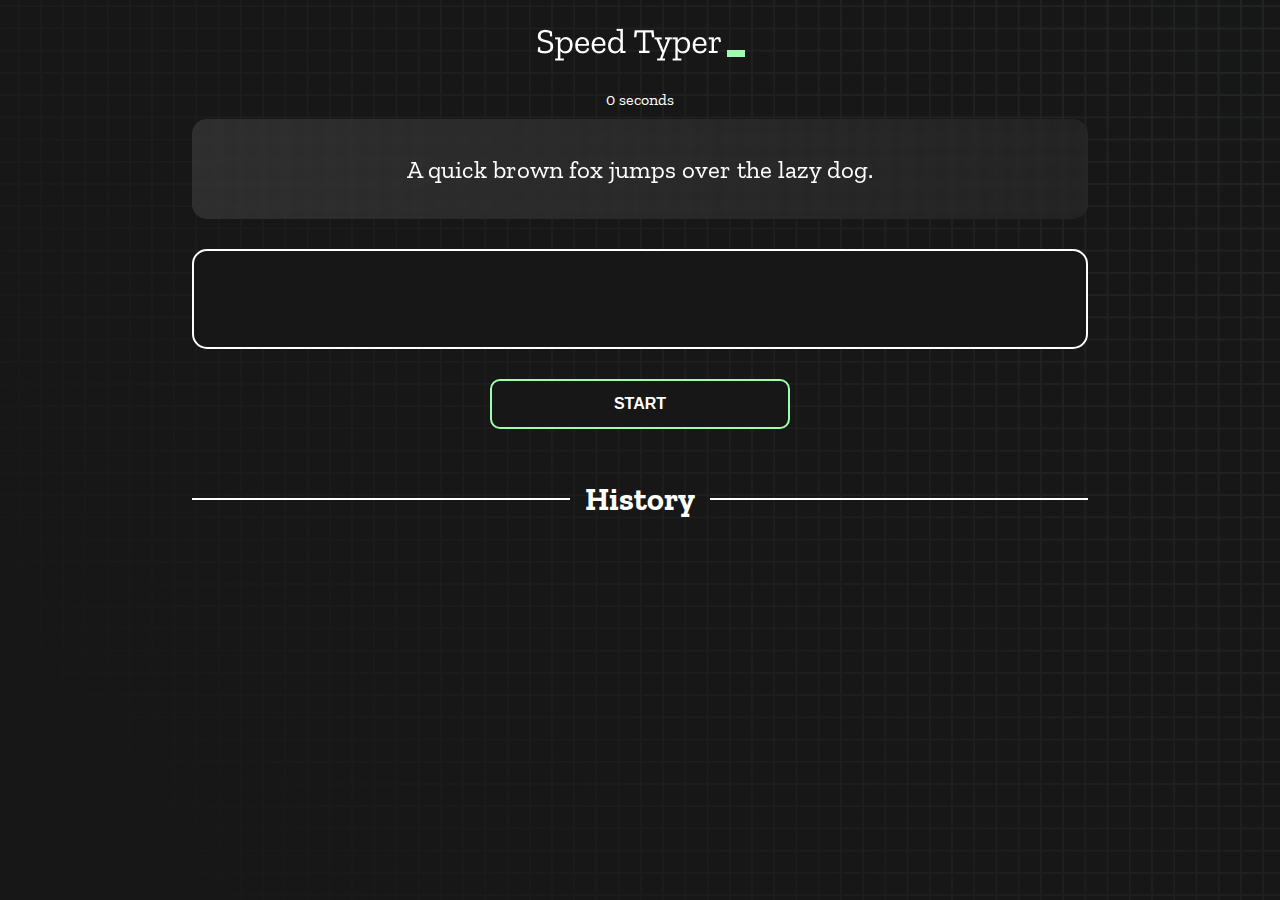
==== index.html @ 94976efe "Initial commit" ====
<!DOCTYPE html>
<html lang="en">
  <head>
    <meta charset="UTF-8" />
    <meta http-equiv="X-UA-Compatible" content="IE=edge" />
    <meta name="viewport" content="width=device-width, initial-scale=1.0" />
    <title>Speed Monster</title>
    <link rel="stylesheet" href="styles.css" />
    <link rel="preconnect" href="https://fonts.googleapis.com" />
    <link rel="preconnect" href="https://fonts.gstatic.com" crossorigin />
    <link
      href="https://fonts.googleapis.com/css2?family=Zilla+Slab:wght@300;400;500&display=swap"
      rel="stylesheet"
    />
  </head>
  <body>
    <h1 class="title"><img src="./logo.png" /></h1>
    <div id="show-time">0 seconds</div>

    <div class="box-container">
      <div id="question"></div>

      <div id="display" class="inactive"></div>

      <div class="buttons">
        <button id="starts">START</button>
      </div>

      <div class="divider-container">
        <div class="line"></div>
        <h1 class="title2">History</h1>
        <div class="line"></div>
      </div>
      <div id="histories"></div>
    </div>

    <div id="countdown"></div>
    <div id="modal-background" class="hidden"></div>
    <div id="result" class="hidden"></div>

    <script src="./history.js"></script>
    <script src="./script.js"></script>
  </body>
</html>
---- styles.css ----
* {
  padding: 0;
  margin: 0;
  box-sizing: border-box;
}

body {
  background-image: url("./bg.png");
  background-size: cover;
  background-position: left top;
  font-family: "Zilla Slab", serif;
}

.box-container {
  width: 70%;
  margin: 0 auto;
}

#question {
  height: 100px;
  display: flex;
  align-items: center;
  justify-content: center;
  color: white;
  font-size: 25px;
  border-radius: 15px;
  background: rgb(255, 255, 255);
  background: linear-gradient(
    92.49deg,
    rgba(255, 255, 255, 0.1) 0.18%,
    rgba(255, 255, 255, 0.05) 99.85%
  );
  backdrop-filter: blur(5px);
  margin-bottom: 30px;
}

#display {
  height: 100px;
  display: flex;
  flex-wrap: wrap;
  align-items: center;
  padding-left: 5rem;
  color: white;
  font-size: 32px;
  background-color: #171717;
  border: 2px solid #9dffad;
  border-radius: 15px;
}

#countdown {
  position: fixed;
  height: 100vh;
  width: 100vw;
  background-color: rgba(0, 0, 0, 0.8);
  top: 0;
  left: 0;
  display: flex;
  align-items: center;
  justify-content: center;
  font-size: 3rem;
  color: white;
  display: none;
}
#result {
  position: fixed;
  top: 10%; 
  left: 10%;
  transform: translate(-50%, -50%);
  height: 250px;
  width: 400px;
  background-color: #171717;
  border-radius: 15px;
  border: 2px solid #9dffad;
  color: white;
  text-align: center;
  padding: 2rem;
}
#show-time{
  text-align: center;
  color: white;
  margin: 10px 0;
}

.green {
  color: #9dffad;
}
.red {
  color: #eb6565;
}
.bold {
  font-weight: 700;
}
.inactive {
  border: 2px solid white !important;
}
.hidden {
  display: none;
}
.title {
  text-align: center;
  color: white;
  margin: 20px 0;
}

.divider-container {
  height: 80px;
  display: flex;
  justify-content: center;
  align-items: center;
  gap: 15px;
  margin: 0 auto;
}

.line {
  height: 2px;
  background: white;
  width: 100%;
}

.title2 {
  color: white;
  display: block;
}

.buttons {
  display: flex;
  justify-content: center;
  margin: 30px 0;
}
button {
  padding: 10px 20px;
  border: none;
  font-size: 16px;
  font-weight: bold;
  width: 300px;
  height: 50px;
  color: white;
  background-color: #171717;
  border-radius: 10px;
  border: 2px solid #9dffad;
  cursor: pointer;
}

#histories {
  display: flex;
  flex-wrap: wrap;
  justify-content: space-around;
}

.card {
  width: 100%;
  height: 100%;
  padding: 50px;
  display: flex;
  justify-content: space-between;
  align-items: center;
  padding: 20px 30px;
  color: white;
  border-radius: 15px;
  background: rgb(255, 255, 255);
  background: linear-gradient(
    92.49deg,
    rgba(255, 255, 255, 0.1) 0.18%,
    rgba(255, 255, 255, 0.05) 99.85%
  );
  backdrop-filter: blur(5px);
  margin-bottom: 30px;
}

#modal-background {
  background: rgb(255, 255, 255);
  background: linear-gradient(
    92.49deg,
    rgba(255, 255, 255, 0.1) 0.18%,
    rgba(255, 255, 255, 0.05) 99.85%
  );
  backdrop-filter: blur(5px);
  height: 100vh;
  width: 100%;
  position: fixed;
  top: 0;
}

@media only screen and (max-width: 700px) {
  .box-container {
    padding: 0 20px;
    width: 100%;
  }
  .card {
    flex-direction: column;
  }
}
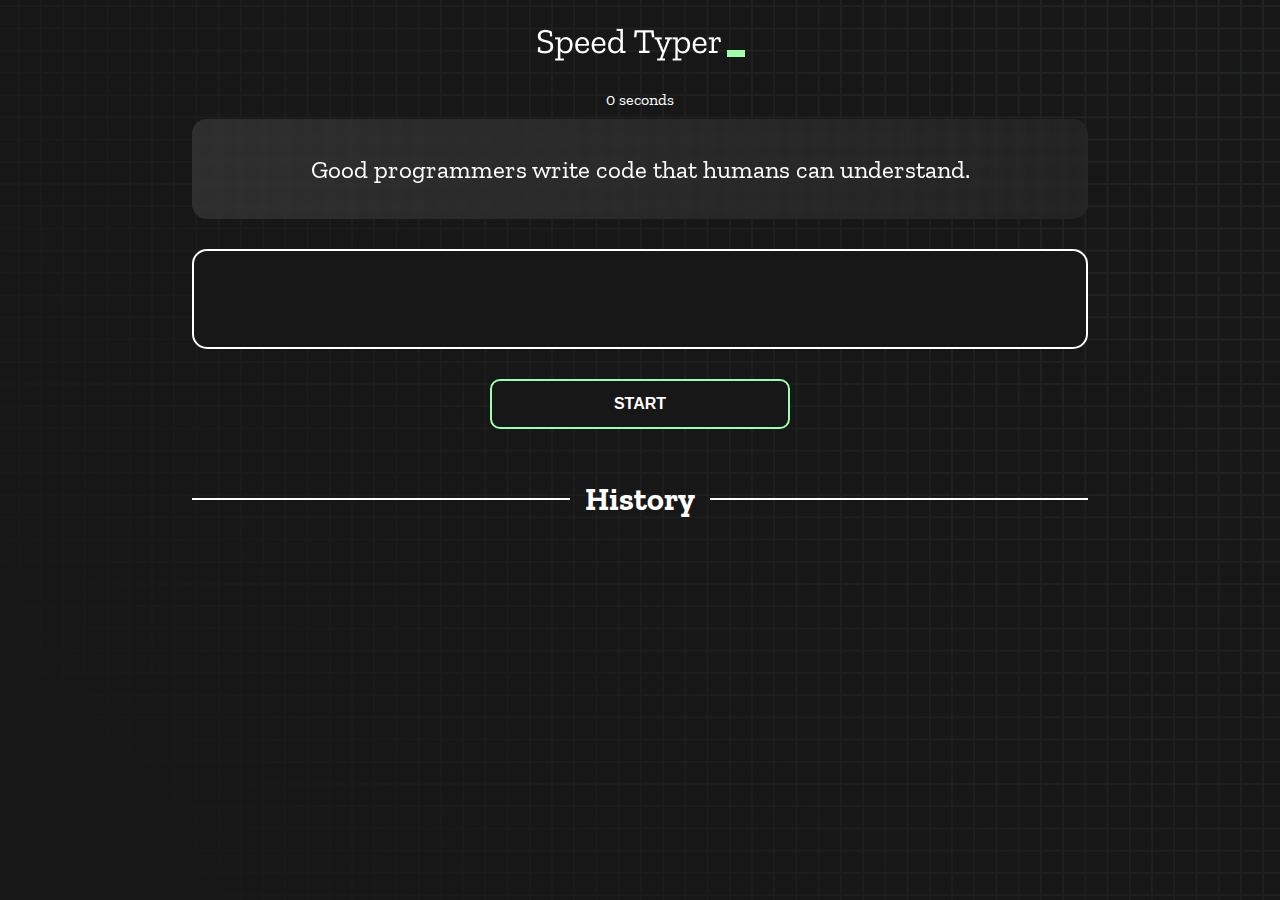
==== commit d6d6b61d: "updated page tittle." ====
--- a/index.html
+++ b/index.html
@@ -1,44 +1,44 @@
 <!DOCTYPE html>
 <html lang="en">
-  <head>
-    <meta charset="UTF-8" />
-    <meta http-equiv="X-UA-Compatible" content="IE=edge" />
-    <meta name="viewport" content="width=device-width, initial-scale=1.0" />
-    <title>Speed Monster</title>
-    <link rel="stylesheet" href="styles.css" />
-    <link rel="preconnect" href="https://fonts.googleapis.com" />
-    <link rel="preconnect" href="https://fonts.gstatic.com" crossorigin />
-    <link
-      href="https://fonts.googleapis.com/css2?family=Zilla+Slab:wght@300;400;500&display=swap"
-      rel="stylesheet"
-    />
-  </head>
-  <body>
-    <h1 class="title"><img src="./logo.png" /></h1>
-    <div id="show-time">0 seconds</div>
 
-    <div class="box-container">
-      <div id="question"></div>
+<head>
+  <meta charset="UTF-8" />
+  <meta http-equiv="X-UA-Compatible" content="IE=edge" />
+  <meta name="viewport" content="width=device-width, initial-scale=1.0" />
+  <title>Type Speed Monster</title>
+  <link rel="stylesheet" href="styles.css" />
+  <link rel="preconnect" href="https://fonts.googleapis.com" />
+  <link rel="preconnect" href="https://fonts.gstatic.com" crossorigin />
+  <link href="https://fonts.googleapis.com/css2?family=Zilla+Slab:wght@300;400;500&display=swap" rel="stylesheet" />
+</head>
 
-      <div id="display" class="inactive"></div>
+<body>
+  <h1 class="title"><img src="./logo.png" /></h1>
+  <div id="show-time">0 seconds</div>
 
-      <div class="buttons">
-        <button id="starts">START</button>
-      </div>
+  <div class="box-container">
+    <div id="question"></div>
 
-      <div class="divider-container">
-        <div class="line"></div>
-        <h1 class="title2">History</h1>
-        <div class="line"></div>
-      </div>
-      <div id="histories"></div>
+    <div id="display" class="inactive"></div>
+
+    <div class="buttons">
+      <button id="starts">START</button>
     </div>
 
-    <div id="countdown"></div>
-    <div id="modal-background" class="hidden"></div>
-    <div id="result" class="hidden"></div>
+    <div class="divider-container">
+      <div class="line"></div>
+      <h1 class="title2">History</h1>
+      <div class="line"></div>
+    </div>
+    <div id="histories"></div>
+  </div>
 
-    <script src="./history.js"></script>
-    <script src="./script.js"></script>
-  </body>
-</html>
+  <div id="countdown"></div>
+  <div id="modal-background" class="hidden"></div>
+  <div id="result" class="hidden"></div>
+
+  <script src="./history.js"></script>
+  <script src="./script.js"></script>
+</body>
+
+</html>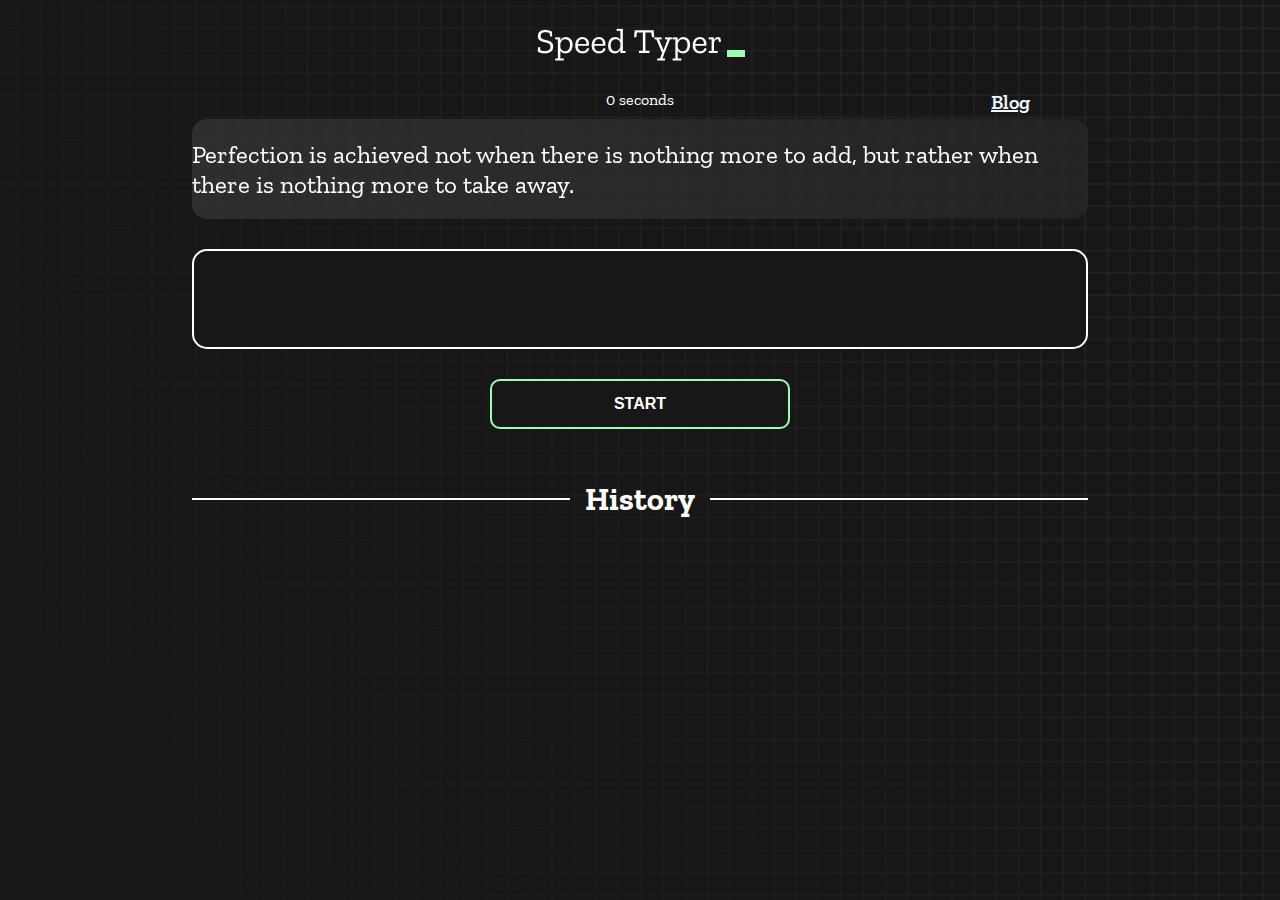
==== commit 42b085a5: "blog section added" ====
--- a/index.html
+++ b/index.html
@@ -13,8 +13,11 @@
 </head>
 
 <body>
-  <h1 class="title"><img src="./logo.png" /></h1>
-  <div id="show-time">0 seconds</div>
+  <header>
+    <h1 class="title"><img src="./logo.png" /></h1>
+    <a href="blog.html" id="blog">Blog</a>
+    <div id="show-time">0 seconds</div>
+  </header>
 
   <div class="box-container">
     <div id="question"></div>
--- a/styles.css
+++ b/styles.css
@@ -16,6 +16,16 @@
   margin: 0 auto;
 }
 
+#blog {
+  position: absolute;
+  color: aliceblue;
+  right: 250px;
+  font-size: 20px;
+  font-weight: 600;
+
+
+}
+
 #question {
   height: 100px;
   display: flex;
@@ -25,11 +35,9 @@
   font-size: 25px;
   border-radius: 15px;
   background: rgb(255, 255, 255);
-  background: linear-gradient(
-    92.49deg,
-    rgba(255, 255, 255, 0.1) 0.18%,
-    rgba(255, 255, 255, 0.05) 99.85%
-  );
+  background: linear-gradient(92.49deg,
+      rgba(255, 255, 255, 0.1) 0.18%,
+      rgba(255, 255, 255, 0.05) 99.85%);
   backdrop-filter: blur(5px);
   margin-bottom: 30px;
 }
@@ -61,10 +69,11 @@
   color: white;
   display: none;
 }
+
 #result {
   position: fixed;
-  top: 10%; 
-  left: 10%;
+  top: 50%;
+  left: 50%;
   transform: translate(-50%, -50%);
   height: 250px;
   width: 400px;
@@ -75,7 +84,8 @@
   text-align: center;
   padding: 2rem;
 }
-#show-time{
+
+#show-time {
   text-align: center;
   color: white;
   margin: 10px 0;
@@ -84,18 +94,23 @@
 .green {
   color: #9dffad;
 }
+
 .red {
   color: #eb6565;
 }
+
 .bold {
   font-weight: 700;
 }
+
 .inactive {
   border: 2px solid white !important;
 }
+
 .hidden {
   display: none;
 }
+
 .title {
   text-align: center;
   color: white;
@@ -127,6 +142,7 @@
   justify-content: center;
   margin: 30px 0;
 }
+
 button {
   padding: 10px 20px;
   border: none;
@@ -158,22 +174,18 @@
   color: white;
   border-radius: 15px;
   background: rgb(255, 255, 255);
-  background: linear-gradient(
-    92.49deg,
-    rgba(255, 255, 255, 0.1) 0.18%,
-    rgba(255, 255, 255, 0.05) 99.85%
-  );
+  background: linear-gradient(92.49deg,
+      rgba(255, 255, 255, 0.1) 0.18%,
+      rgba(255, 255, 255, 0.05) 99.85%);
   backdrop-filter: blur(5px);
   margin-bottom: 30px;
 }
 
 #modal-background {
   background: rgb(255, 255, 255);
-  background: linear-gradient(
-    92.49deg,
-    rgba(255, 255, 255, 0.1) 0.18%,
-    rgba(255, 255, 255, 0.05) 99.85%
-  );
+  background: linear-gradient(92.49deg,
+      rgba(255, 255, 255, 0.1) 0.18%,
+      rgba(255, 255, 255, 0.05) 99.85%);
   backdrop-filter: blur(5px);
   height: 100vh;
   width: 100%;
@@ -181,12 +193,32 @@
   top: 0;
 }
 
+
 @media only screen and (max-width: 700px) {
   .box-container {
     padding: 0 20px;
     width: 100%;
   }
+
+  #histories {
+    grid-template-columns: repeat(1, minmax(0, 1fr));
+  }
+
+  #blog {
+    right: 10px;
+  }
+
   .card {
     flex-direction: column;
   }
 }
+
+
+
+
+
+@media only screen and (min-width: 701px) and (max-width: 1200px) {
+  #histories {
+    grid-template-columns: repeat(2, minmax(0, 1fr));
+  }
+}